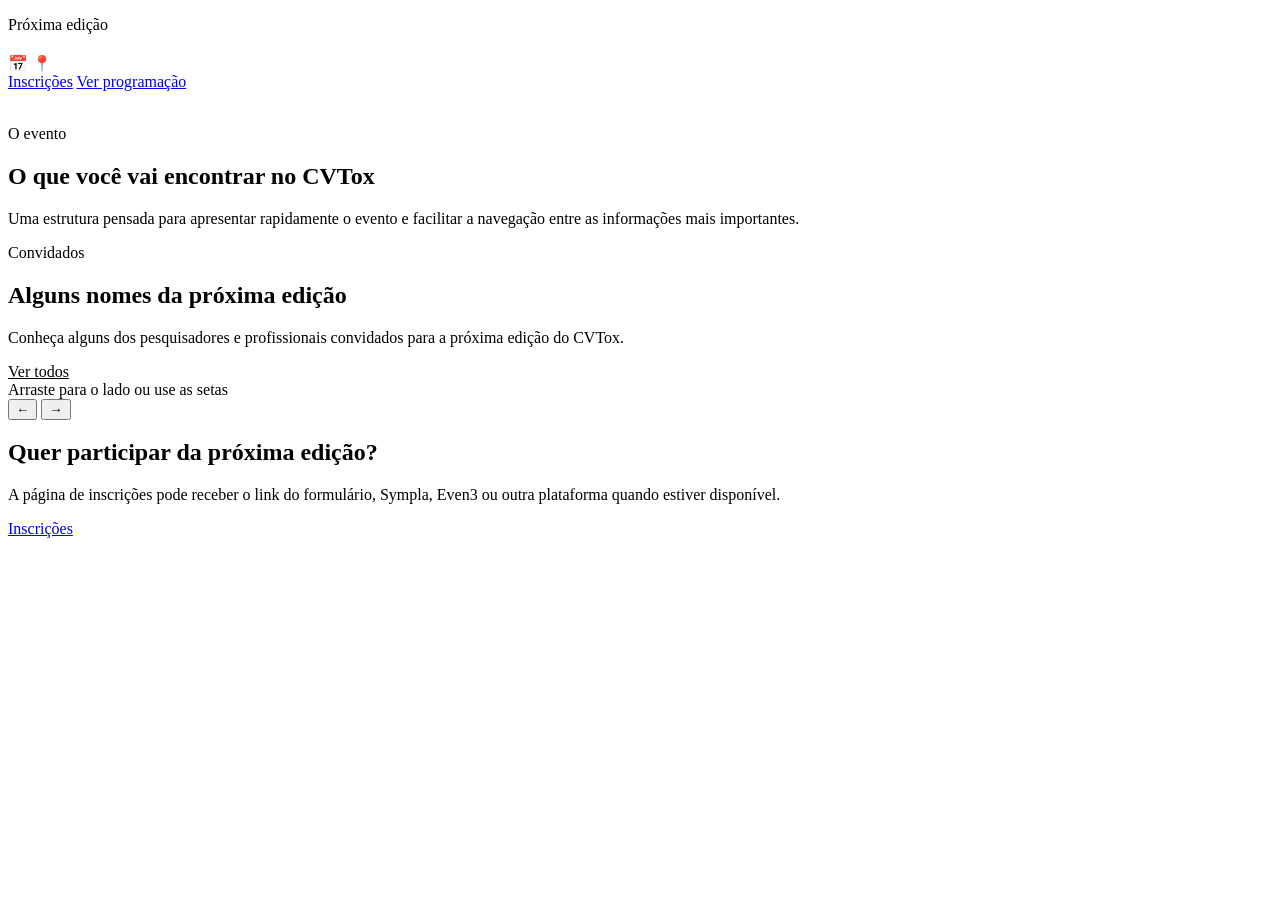
==== index.html @ d5bc110b "Add files via upload" ====
<!doctype html>
<html lang="pt-BR">
<head>
  <meta charset="utf-8" />
  <meta name="viewport" content="width=device-width, initial-scale=1" />
  <meta name="description" content="Site oficial do Curso de Verão de Toxicologia — CVTox." />
  <title>CVTox — Curso de Verão de Toxicologia</title>
  <link rel="icon" href="assets/img/cvtox-logo.png" />
  <link rel="stylesheet" href="assets/css/style.css" />
  <script src="data/site.js" defer></script>
  <script src="assets/js/main.js" defer></script>
</head>
<body data-page="home" data-base="">
  <div data-site-header></div>

  <main>
    <section class="hero">
      <div class="container hero-inner">
        <div class="hero-copy">
          <p class="eyebrow">Próxima edição</p>
          <h1><strong data-event-edition></strong><span data-event-title></span></h1>
          <p data-event-description></p>
          <div class="hero-meta">
            <span class="pill">📅 <span data-event-date></span></span>
            <span class="pill">📍 <span data-event-location></span></span>
          </div>
          <div class="actions">
            <a class="btn btn-primary" data-registration-cta href="#">Inscrições</a>
            <a class="btn btn-ghost" href="programacao.html">Ver programação</a>
          </div>
        </div>
        <div class="hero-mark" aria-hidden="true">
          <div class="logo-orbit"><img src="assets/img/cvtox-logo.png" alt="" /></div>
        </div>
      </div>
    </section>

    <section class="section">
      <div class="container">
        <div class="section-head">
          <div>
            <p class="eyebrow">O evento</p>
            <h2>O que você vai encontrar no CVTox</h2>
            <p>Uma estrutura pensada para apresentar rapidamente o evento e facilitar a navegação entre as informações mais importantes.</p>
          </div>
        </div>
        <div class="features-grid" data-highlights></div>
      </div>
    </section>

    <section class="section section-soft">
      <div class="container">
        <div class="section-head">
          <div>
            <p class="eyebrow">Convidados</p>
            <h2>Alguns nomes da próxima edição</h2>
            <p>Conheça alguns dos pesquisadores e profissionais convidados para a próxima edição do CVTox.</p>
          </div>
          <a class="btn" style="border-color: var(--border); color: var(--navy-950)" href="palestrantes.html">Ver todos</a>
        </div>
        <div class="speaker-carousel" data-speaker-carousel>
          <div class="speaker-carousel-viewport" data-carousel-viewport tabindex="0" aria-label="Carrossel de convidados">
            <div class="speaker-carousel-track" data-speakers></div>
          </div>
          <div class="carousel-nav">
            <span class="carousel-hint">Arraste para o lado ou use as setas</span>
            <div class="carousel-controls" aria-label="Controles do carrossel">
              <button class="carousel-btn" type="button" data-carousel-prev aria-label="Convidado anterior">←</button>
              <span class="carousel-status" data-carousel-status aria-live="polite"></span>
              <button class="carousel-btn" type="button" data-carousel-next aria-label="Próximo convidado">→</button>
            </div>
          </div>
        </div>
      </div>
    </section>

    <section class="section">
      <div class="container">
        <div class="cta-band">
          <div>
            <h2>Quer participar da próxima edição?</h2>
            <p>A página de inscrições pode receber o link do formulário, Sympla, Even3 ou outra plataforma quando estiver disponível.</p>
          </div>
          <a class="btn btn-primary" data-registration-cta href="#">Inscrições</a>
        </div>
      </div>
    </section>
  </main>

  <div data-site-footer></div>
</body>
</html>
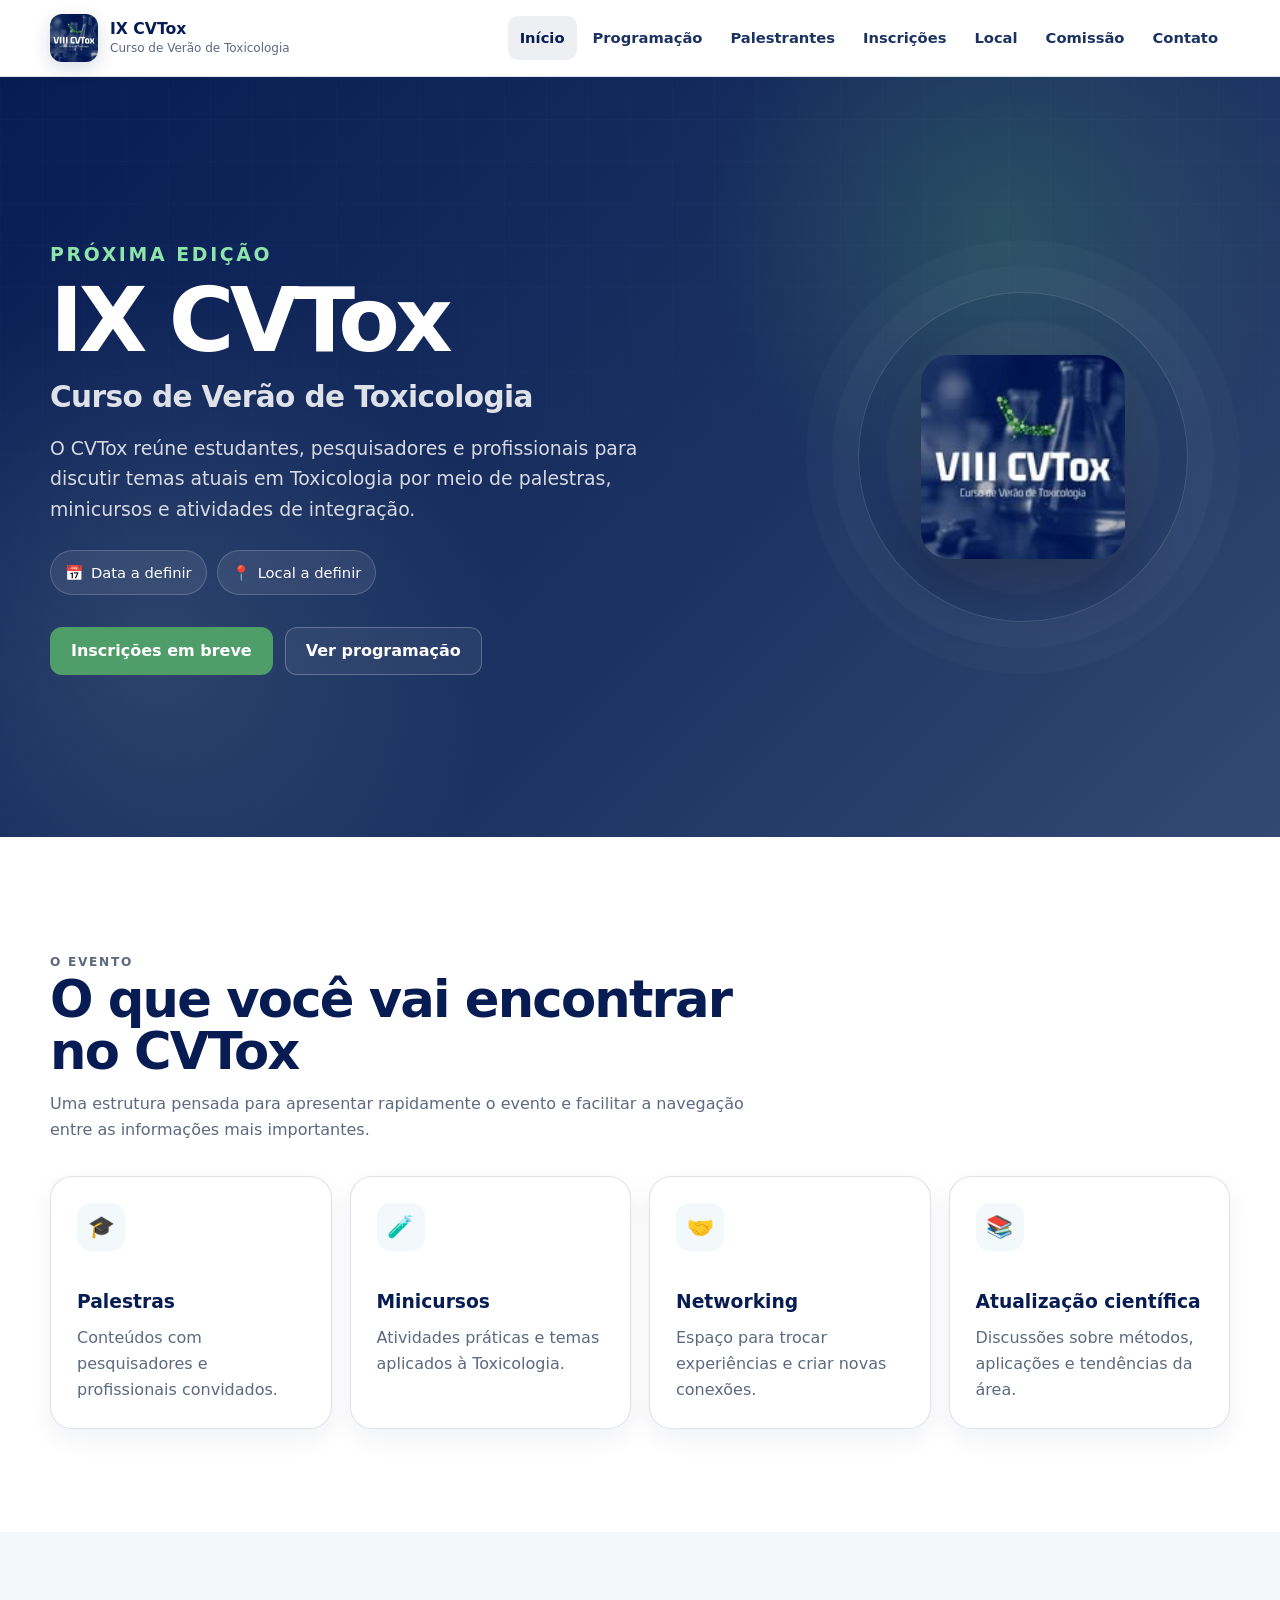
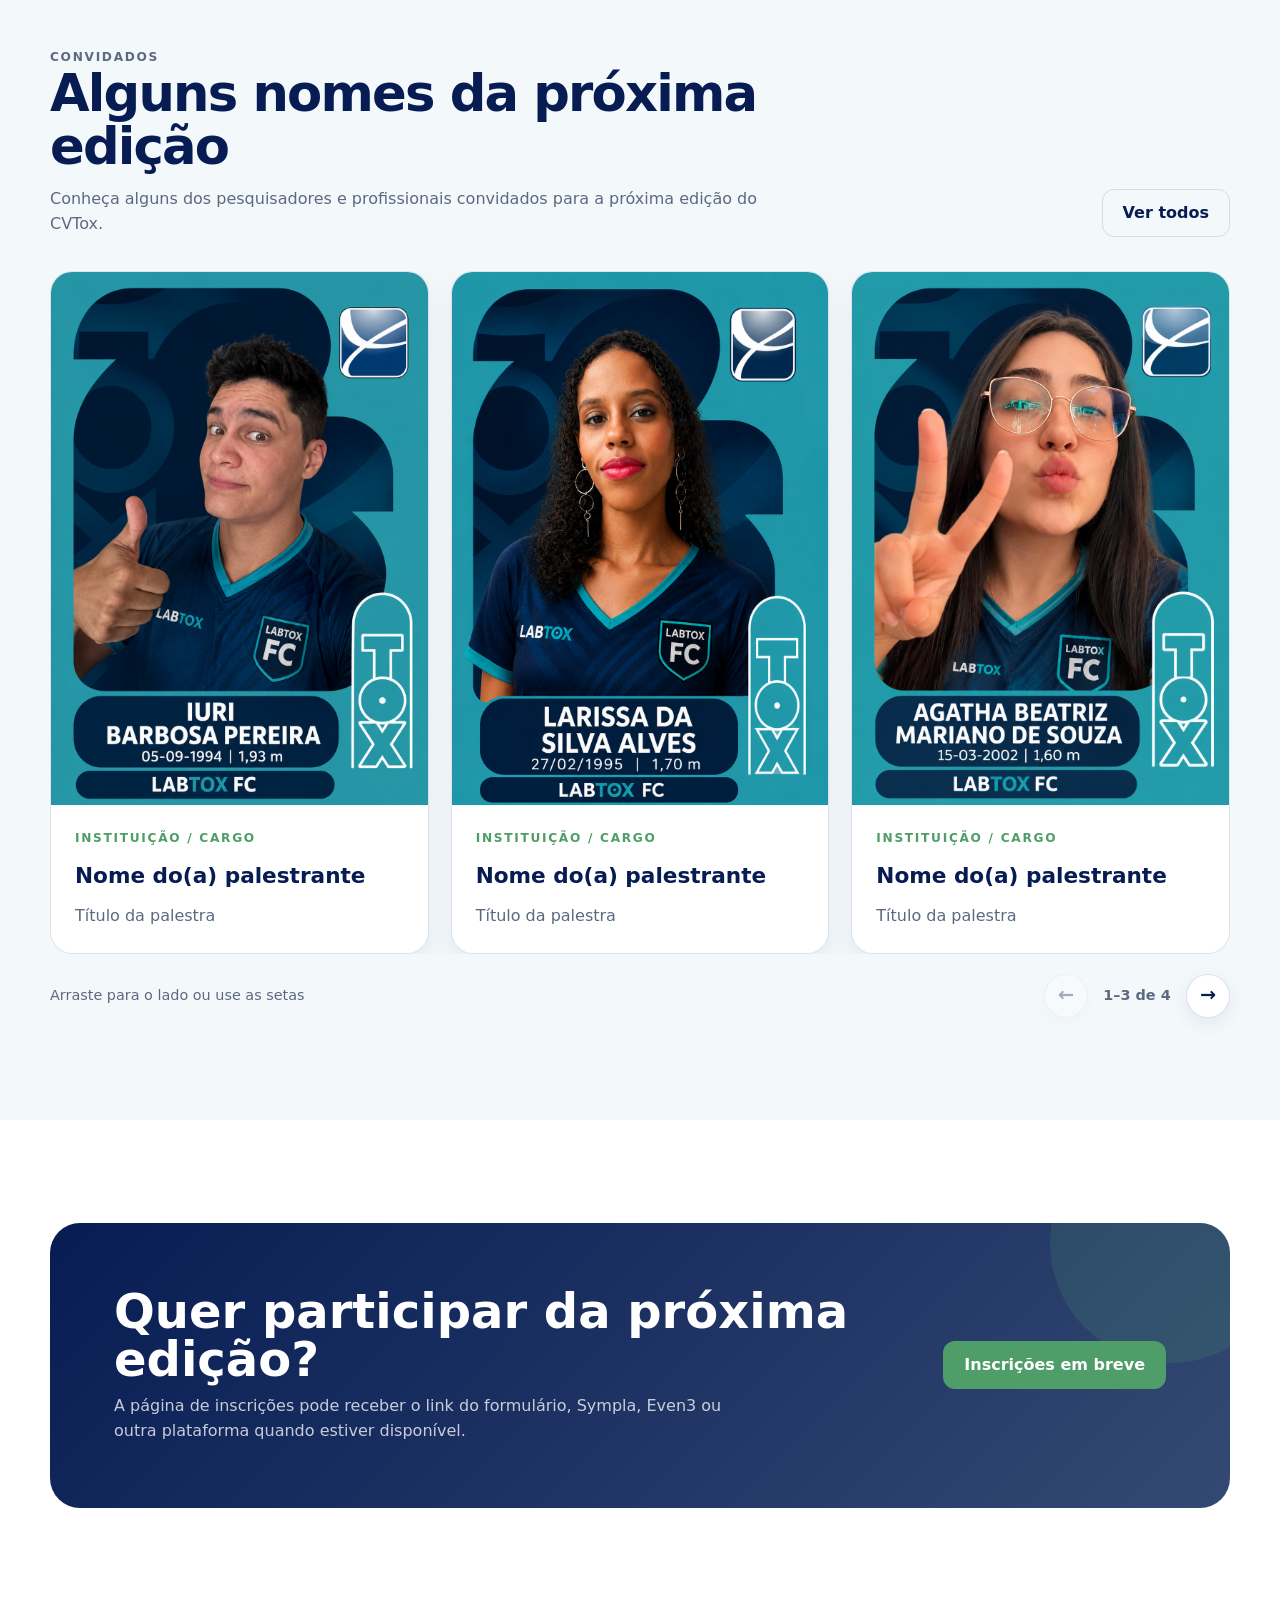
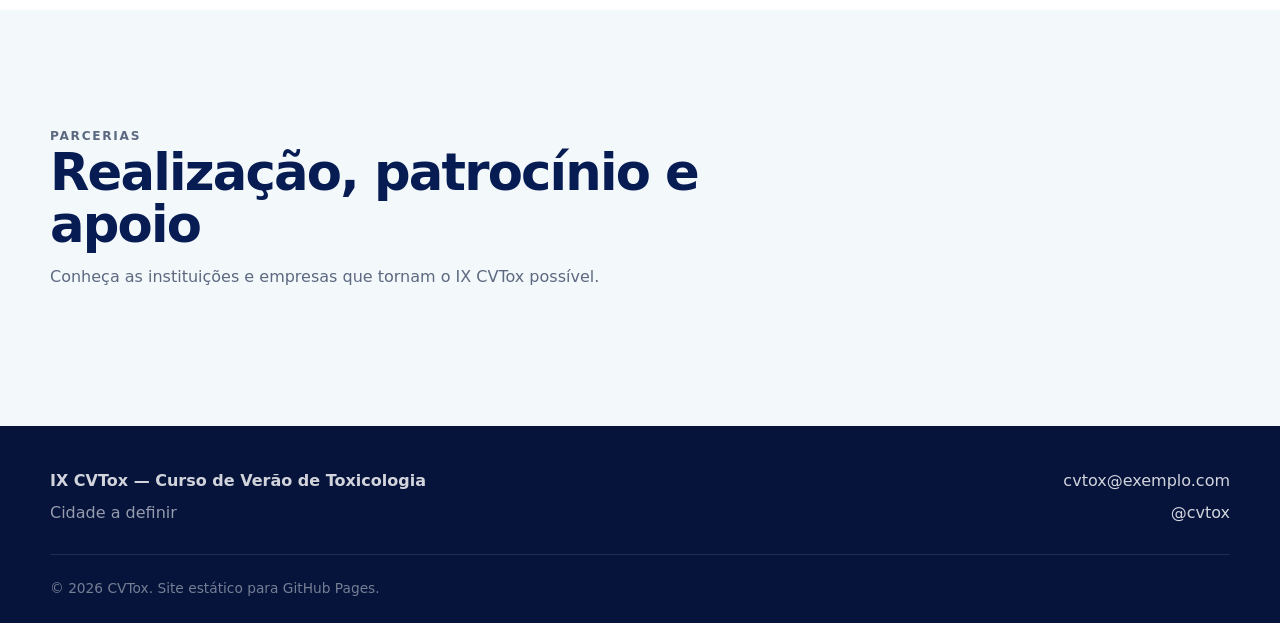
==== commit aeb42dbb: "Add files via upload" ====
--- a/index.html
+++ b/index.html
@@ -85,6 +85,28 @@
         </div>
       </div>
     </section>
+  <!-- Patrocinadores e apoiadores -->
+  <section class="section section-soft sponsors-section">
+    <div class="container">
+
+      <div class="section-head">
+        <div>
+          <p class="eyebrow">Parcerias</p>
+          <h2>Realização, patrocínio e apoio</h2>
+          <p>
+            Conheça as instituições e empresas que tornam
+            o IX CVTox possível.
+          </p>
+        </div>
+      </div>
+
+      <div class="sponsors-list" data-sponsors></div>
+
+    </div>
+  </section>
+
+
+
   </main>
 
   <div data-site-footer></div>
--- a/assets/css/style.css
+++ b/assets/css/style.css
@@ -0,0 +1,238 @@
+:root {
+  --navy-950: #071c53;
+  --navy-800: #1c3362;
+  --navy-650: #344972;
+  --slate-500: #526683;
+  --mist: #f3f8fb;
+  --white: #ffffff;
+  --green: #4f9d68;
+  --green-dark: #35764d;
+  --text: #15213a;
+  --muted: #5c6980;
+  --border: rgba(28, 51, 98, .14);
+  --shadow: 0 16px 40px rgba(7, 28, 83, .12);
+  --radius: 22px;
+  --container: 1180px;
+}
+
+* { box-sizing: border-box; }
+html { scroll-behavior: smooth; }
+body {
+  margin: 0;
+  min-width: 320px;
+  font-family: Inter, ui-sans-serif, system-ui, -apple-system, BlinkMacSystemFont, "Segoe UI", sans-serif;
+  color: var(--text);
+  background: var(--white);
+  line-height: 1.6;
+}
+img { max-width: 100%; display: block; }
+a { color: inherit; }
+button, input, textarea { font: inherit; }
+
+.container { width: min(calc(100% - 32px), var(--container)); margin-inline: auto; }
+.section { padding: clamp(64px, 8vw, 108px) 0; }
+.section-soft { background: var(--mist); }
+.section-dark { color: var(--white); background: linear-gradient(135deg, var(--navy-950), var(--navy-800)); }
+
+.site-header {
+  position: sticky;
+  top: 0;
+  z-index: 50;
+  background: rgba(255, 255, 255, .94);
+  backdrop-filter: blur(14px);
+  border-bottom: 1px solid var(--border);
+}
+.nav-wrap { min-height: 76px; display: flex; align-items: center; justify-content: space-between; gap: 24px; }
+.brand { display: flex; align-items: center; gap: 12px; text-decoration: none; min-width: 0; }
+.brand img { width: 48px; height: 48px; object-fit: cover; border-radius: 12px; box-shadow: 0 6px 18px rgba(7,28,83,.16); }
+.brand span { display: grid; line-height: 1.15; }
+.brand strong { color: var(--navy-950); font-size: .98rem; }
+.brand small { color: var(--muted); font-size: .75rem; margin-top: 4px; }
+.main-nav { display: flex; align-items: center; gap: 4px; }
+.main-nav a { text-decoration: none; font-size: .92rem; font-weight: 700; color: var(--navy-800); padding: 10px 12px; border-radius: 10px; }
+.main-nav a:hover, .main-nav a.active { color: var(--navy-950); background: rgba(7, 28, 83, .07); }
+.nav-toggle { display: none; width: 44px; height: 44px; border: 0; border-radius: 12px; background: var(--mist); padding: 10px; cursor: pointer; }
+.nav-toggle span { display: block; height: 2px; background: var(--navy-950); margin: 5px 0; border-radius: 99px; }
+
+.hero {
+  overflow: hidden;
+  position: relative;
+  color: var(--white);
+  background:
+    radial-gradient(circle at 78% 20%, rgba(79, 157, 104, .28), transparent 25%),
+    radial-gradient(circle at 12% 75%, rgba(82, 102, 131, .42), transparent 28%),
+    linear-gradient(135deg, #071c53 0%, #1c3362 58%, #344972 100%);
+}
+.hero::after {
+  content: "";
+  position: absolute;
+  inset: 0;
+  pointer-events: none;
+  background-image: linear-gradient(rgba(255,255,255,.025) 1px, transparent 1px), linear-gradient(90deg, rgba(255,255,255,.025) 1px, transparent 1px);
+  background-size: 42px 42px;
+  mask-image: linear-gradient(to bottom, rgba(0,0,0,.75), transparent);
+}
+.hero-inner { position: relative; z-index: 1; min-height: min(760px, calc(100svh - 76px)); display: grid; grid-template-columns: 1.25fr .75fr; align-items: center; gap: clamp(36px, 6vw, 90px); padding-block: clamp(76px, 9vw, 128px); }
+.hero-copy { max-width: 720px; }
+.eyebrow { margin: 0 0 10px; color: var(--green); text-transform: uppercase; letter-spacing: .14em; font-weight: 800; font-size: .76rem; }
+.hero .eyebrow { color: #8ee5aa; }
+.hero h1 { margin: 0; font-size: clamp(3rem, 7vw, 6.4rem); line-height: .93; letter-spacing: -.055em; }
+.hero h1 strong { display: block; font: inherit; }
+.hero h1 span { display: block; font-size: .33em; line-height: 1.15; letter-spacing: -.02em; margin-top: 18px; font-weight: 700; color: rgba(255,255,255,.86); }
+.hero p { max-width: 660px; color: rgba(255,255,255,.82); font-size: clamp(1rem, 2vw, 1.18rem); }
+.hero-meta { display: flex; flex-wrap: wrap; gap: 10px; margin: 26px 0 32px; }
+.pill { display: inline-flex; align-items: center; gap: 8px; padding: 10px 14px; border: 1px solid rgba(255,255,255,.18); background: rgba(255,255,255,.08); border-radius: 999px; font-size: .92rem; }
+.actions { display: flex; flex-wrap: wrap; gap: 12px; }
+.btn { display: inline-flex; justify-content: center; align-items: center; min-height: 48px; padding: 0 20px; border-radius: 12px; font-weight: 800; text-decoration: none; border: 1px solid transparent; transition: transform .2s ease, background .2s ease; }
+.btn:hover { transform: translateY(-2px); }
+.btn-primary { color: var(--white); background: var(--green); }
+.btn-primary:hover { background: var(--green-dark); }
+.btn-ghost { color: var(--white); border-color: rgba(255,255,255,.25); background: rgba(255,255,255,.06); }
+.hero-mark { display: grid; place-items: center; }
+.logo-orbit { width: min(330px, 72vw); aspect-ratio: 1; border-radius: 50%; display: grid; place-items: center; background: radial-gradient(circle, rgba(255,255,255,.12), rgba(255,255,255,.03) 58%, transparent 60%); border: 1px solid rgba(255,255,255,.14); box-shadow: 0 0 0 26px rgba(255,255,255,.025), 0 0 0 52px rgba(255,255,255,.018); }
+.logo-orbit img { width: 62%; border-radius: 28px; box-shadow: 0 24px 60px rgba(0,0,0,.28); }
+
+.section-head { display: flex; justify-content: space-between; gap: 24px; align-items: end; margin-bottom: 34px; }
+.section-head > div { max-width: 720px; }
+.section-head h2, .page-hero h1 { margin: 0; color: var(--navy-950); font-size: clamp(2rem, 4vw, 3.7rem); line-height: 1.02; letter-spacing: -.035em; }
+.section-head p { color: var(--muted); margin: 14px 0 0; }
+
+.features-grid { display: grid; grid-template-columns: repeat(4, 1fr); gap: 18px; }
+.feature-card, .speaker-card, .mini-card, .info-card { border: 1px solid var(--border); background: var(--white); border-radius: var(--radius); box-shadow: 0 10px 26px rgba(7,28,83,.06); }
+.feature-card { padding: 26px; }
+.feature-icon { width: 48px; height: 48px; display: grid; place-items: center; border-radius: 14px; background: var(--mist); font-size: 1.35rem; margin-bottom: 36px; }
+.feature-card h3, .mini-card h3 { color: var(--navy-950); margin: 0 0 8px; }
+.feature-card p, .mini-card p { color: var(--muted); margin: 0; }
+
+.speaker-grid { display: grid; grid-template-columns: repeat(3, 1fr); gap: 22px; }
+.speaker-card { overflow: hidden; }
+.speaker-photo { aspect-ratio: 4/3; display: grid; place-items: center; font-size: 3rem; background: linear-gradient(135deg, var(--mist), #dfe8f1); }
+.speaker-photo img { width: 100%; height: 100%; object-fit: cover; }
+.speaker-content { padding: 24px; }
+.speaker-content h3 { margin: 0 0 10px; color: var(--navy-950); font-size: 1.35rem; }
+.speaker-content p:not(.eyebrow) { margin: 0; color: var(--muted); }
+
+.cta-band { border-radius: 30px; padding: clamp(32px, 6vw, 64px); color: var(--white); background: linear-gradient(135deg, var(--navy-950), var(--navy-650)); display: grid; grid-template-columns: 1fr auto; gap: 28px; align-items: center; overflow: hidden; position: relative; }
+.cta-band::after { content: ""; width: 240px; height: 240px; border-radius: 50%; background: rgba(79,157,104,.18); position: absolute; right: -60px; top: -100px; }
+.cta-band h2 { margin: 0 0 10px; font-size: clamp(1.8rem, 4vw, 3rem); line-height: 1; }
+.cta-band p { margin: 0; color: rgba(255,255,255,.76); max-width: 650px; }
+.cta-band .btn { position: relative; z-index: 1; }
+
+.page-hero { background: var(--mist); border-bottom: 1px solid var(--border); }
+.page-hero .container { padding-block: clamp(54px, 8vw, 94px); }
+.page-hero p { max-width: 720px; color: var(--muted); font-size: 1.08rem; }
+
+.schedule-day { border-top: 1px solid var(--border); padding: 34px 0 46px; display: grid; grid-template-columns: minmax(180px, 280px) 1fr; gap: 40px; }
+.schedule-heading h2 { color: var(--navy-950); margin: 2px 0 0; }
+.schedule-list { display: grid; }
+.schedule-item { display: grid; grid-template-columns: 90px 1fr; gap: 24px; padding: 18px 0; border-bottom: 1px solid var(--border); }
+.schedule-item:first-child { padding-top: 0; }
+.schedule-item time { color: var(--green-dark); font-weight: 900; }
+.schedule-item div { display: grid; gap: 4px; }
+.schedule-item strong { color: var(--navy-950); }
+.schedule-item span { color: var(--muted); font-size: .92rem; }
+
+.mini-grid { display: grid; grid-template-columns: repeat(4, 1fr); gap: 18px; }
+.mini-card { padding: 24px; }
+.info-card { padding: clamp(28px, 5vw, 52px); }
+.info-card h2 { color: var(--navy-950); margin-top: 0; }
+.info-card p { color: var(--muted); }
+.contact-links { display: grid; gap: 12px; margin-top: 26px; }
+.contact-link { display: flex; justify-content: space-between; gap: 16px; align-items: center; padding: 16px 18px; border-radius: 14px; text-decoration: none; background: var(--mist); font-weight: 800; color: var(--navy-950); }
+.contact-link span { color: var(--green-dark); }
+
+.site-footer { color: rgba(255,255,255,.82); background: #06143c; padding: 42px 0 24px; }
+.footer-grid { display: flex; justify-content: space-between; gap: 24px; }
+.footer-grid p { margin: 6px 0 0; color: rgba(255,255,255,.58); }
+.footer-grid > div:last-child { display: grid; justify-items: end; gap: 6px; }
+.footer-grid a { color: inherit; text-decoration: none; }
+.footer-bottom { margin-top: 28px; padding-top: 22px; border-top: 1px solid rgba(255,255,255,.1); color: rgba(255,255,255,.45); font-size: .86rem; }
+
+
+/* Carrossel de convidados da página inicial */
+.speaker-carousel { min-width: 0; }
+.speaker-carousel-viewport {
+  overflow-x: auto;
+  overscroll-behavior-inline: contain;
+  scroll-snap-type: x mandatory;
+  scrollbar-width: none;
+  border-radius: var(--radius);
+}
+.speaker-carousel-viewport::-webkit-scrollbar { display: none; }
+.speaker-carousel-viewport:focus-visible { outline: 3px solid rgba(79, 157, 104, .38); outline-offset: 6px; }
+.speaker-carousel-track { display: flex; gap: 22px; align-items: stretch; }
+.speaker-carousel-track .speaker-card {
+  flex: 0 0 calc((100% - 44px) / 3);
+  scroll-snap-align: start;
+}
+.carousel-nav { display: flex; align-items: center; justify-content: space-between; gap: 18px; margin-top: 20px; }
+.carousel-hint { color: var(--muted); font-size: .9rem; }
+.carousel-controls { display: flex; align-items: center; gap: 10px; }
+.carousel-btn {
+  width: 44px;
+  height: 44px;
+  border: 1px solid var(--border);
+  border-radius: 50%;
+  background: var(--white);
+  color: var(--navy-950);
+  font-size: 1.2rem;
+  font-weight: 900;
+  cursor: pointer;
+  box-shadow: 0 6px 18px rgba(7, 28, 83, .07);
+}
+.carousel-btn:hover:not(:disabled) { background: var(--navy-950); color: var(--white); }
+.carousel-btn:disabled { opacity: .35; cursor: default; }
+.carousel-status { min-width: 78px; text-align: center; color: var(--muted); font-size: .9rem; font-weight: 800; }
+
+/* Cards da comissão com foto */
+.committee-card {
+  overflow: hidden;
+  border: 1px solid var(--border);
+  background: var(--white);
+  border-radius: var(--radius);
+  box-shadow: 0 10px 26px rgba(7,28,83,.06);
+}
+.committee-photo { aspect-ratio: 1 / 1; display: grid; place-items: center; font-size: 2.6rem; background: linear-gradient(135deg, var(--mist), #dfe8f1); }
+.committee-photo img { width: 100%; height: 100%; object-fit: cover; }
+.committee-content { padding: 20px; }
+.committee-content h3 { color: var(--navy-950); margin: 0; font-size: 1.12rem; line-height: 1.25; }
+.committee-content .eyebrow { margin-bottom: 7px; }
+
+@media (max-width: 980px) {
+  .speaker-carousel-track .speaker-card { flex-basis: calc((100% - 22px) / 2); }
+  .features-grid, .mini-grid { grid-template-columns: repeat(2, 1fr); }
+  .speaker-grid { grid-template-columns: repeat(2, 1fr); }
+  .hero-inner { grid-template-columns: 1fr; min-height: auto; }
+  .hero-mark { display: none; }
+  .main-nav { position: absolute; top: 76px; left: 16px; right: 16px; display: none; flex-direction: column; align-items: stretch; padding: 10px; background: var(--white); border: 1px solid var(--border); box-shadow: var(--shadow); border-radius: 16px; }
+  .main-nav.open { display: flex; }
+  .main-nav a { padding: 12px 14px; }
+  .nav-toggle { display: block; }
+  .schedule-day { grid-template-columns: 1fr; gap: 16px; }
+}
+
+@media (max-width: 680px) {
+  .speaker-carousel-track .speaker-card { flex-basis: 100%; }
+  .carousel-nav { align-items: flex-end; }
+  .carousel-hint { max-width: 150px; }
+  .container { width: min(calc(100% - 24px), var(--container)); }
+  .brand small { display: none; }
+  .brand img { width: 42px; height: 42px; }
+  .nav-wrap { min-height: 68px; }
+  .main-nav { top: 68px; left: 12px; right: 12px; }
+  .hero-inner { padding-block: 68px 78px; }
+  .hero h1 { font-size: clamp(2.8rem, 17vw, 4.4rem); }
+  .hero h1 span { font-size: .36em; }
+  .actions { display: grid; grid-template-columns: 1fr; }
+  .btn { width: 100%; }
+  .features-grid, .speaker-grid, .mini-grid { grid-template-columns: 1fr; }
+  .section-head { display: block; }
+  .cta-band { grid-template-columns: 1fr; }
+  .schedule-item { grid-template-columns: 68px 1fr; gap: 14px; }
+  .footer-grid { display: grid; }
+  .footer-grid > div:last-child { justify-items: start; }
+}
+
+@media (prefers-reduced-motion: reduce) {
+  * { scroll-behavior: auto !important; transition: none !important; }
+}
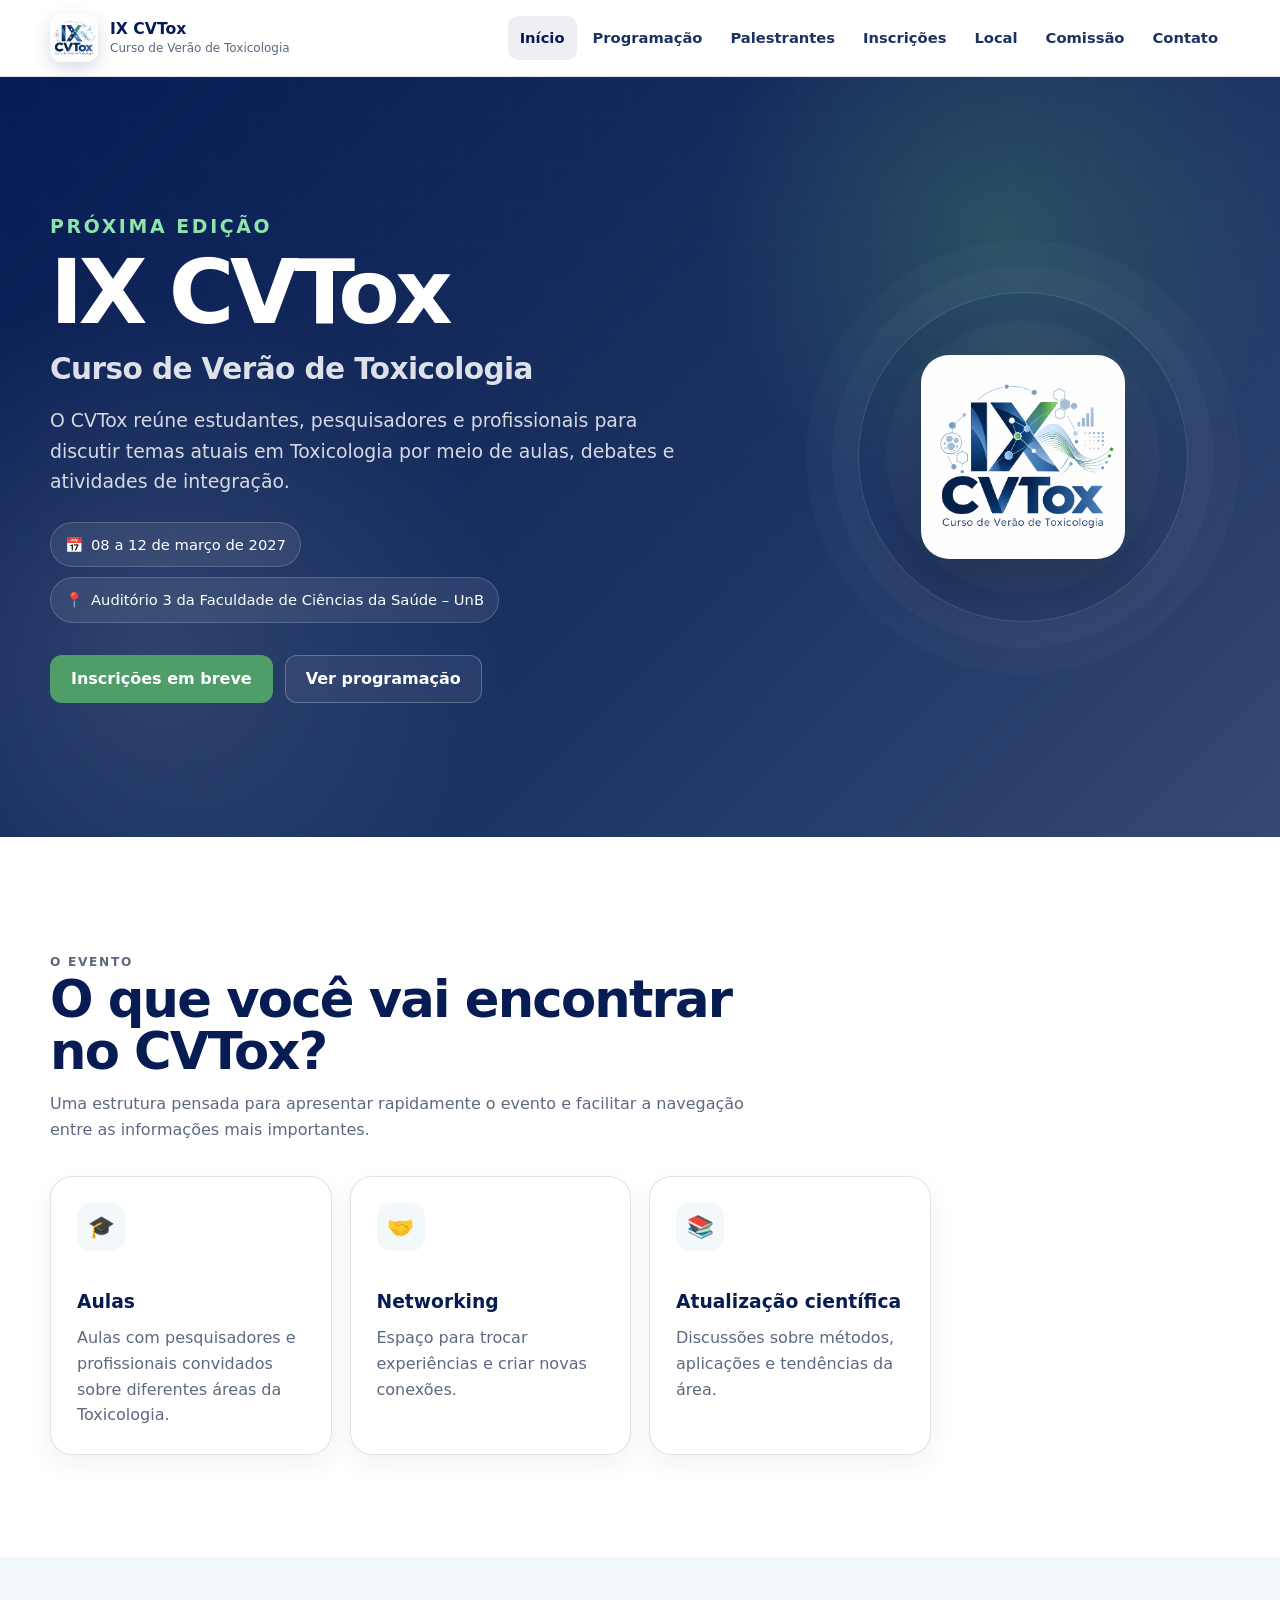
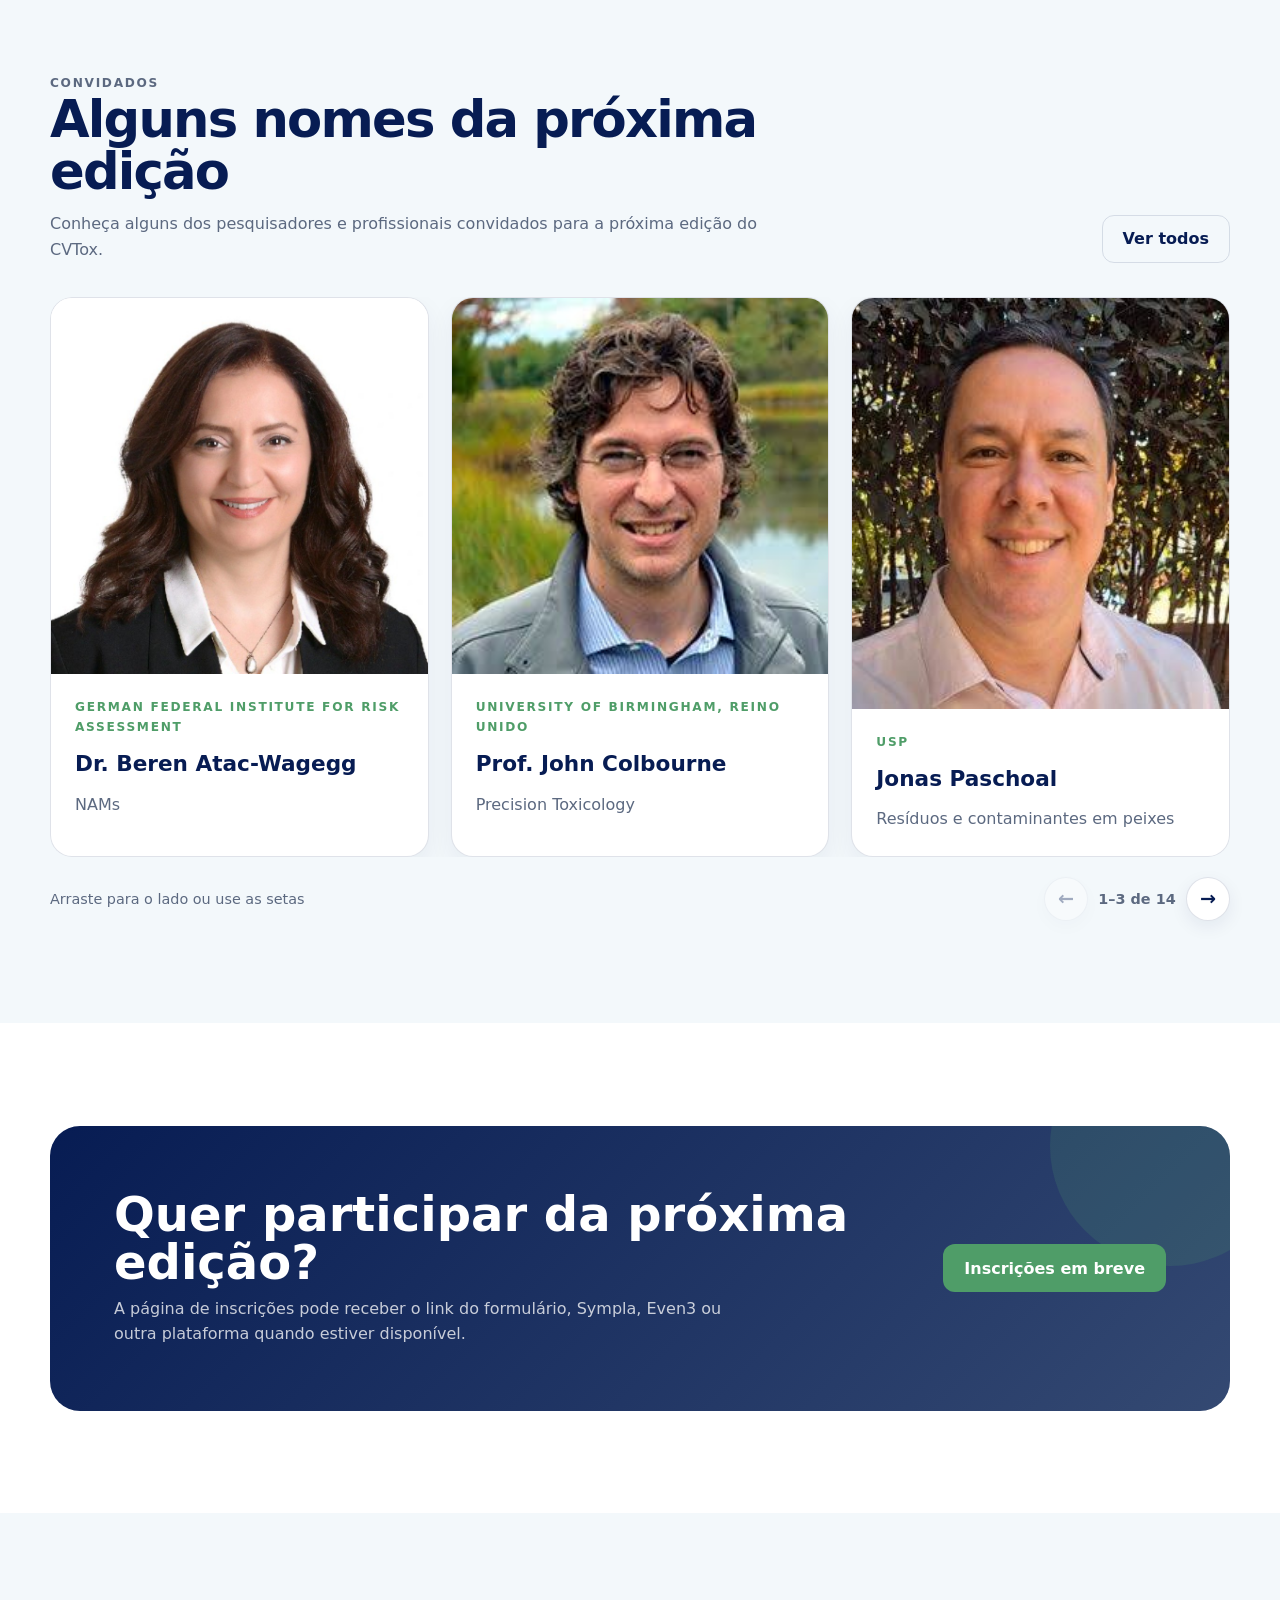
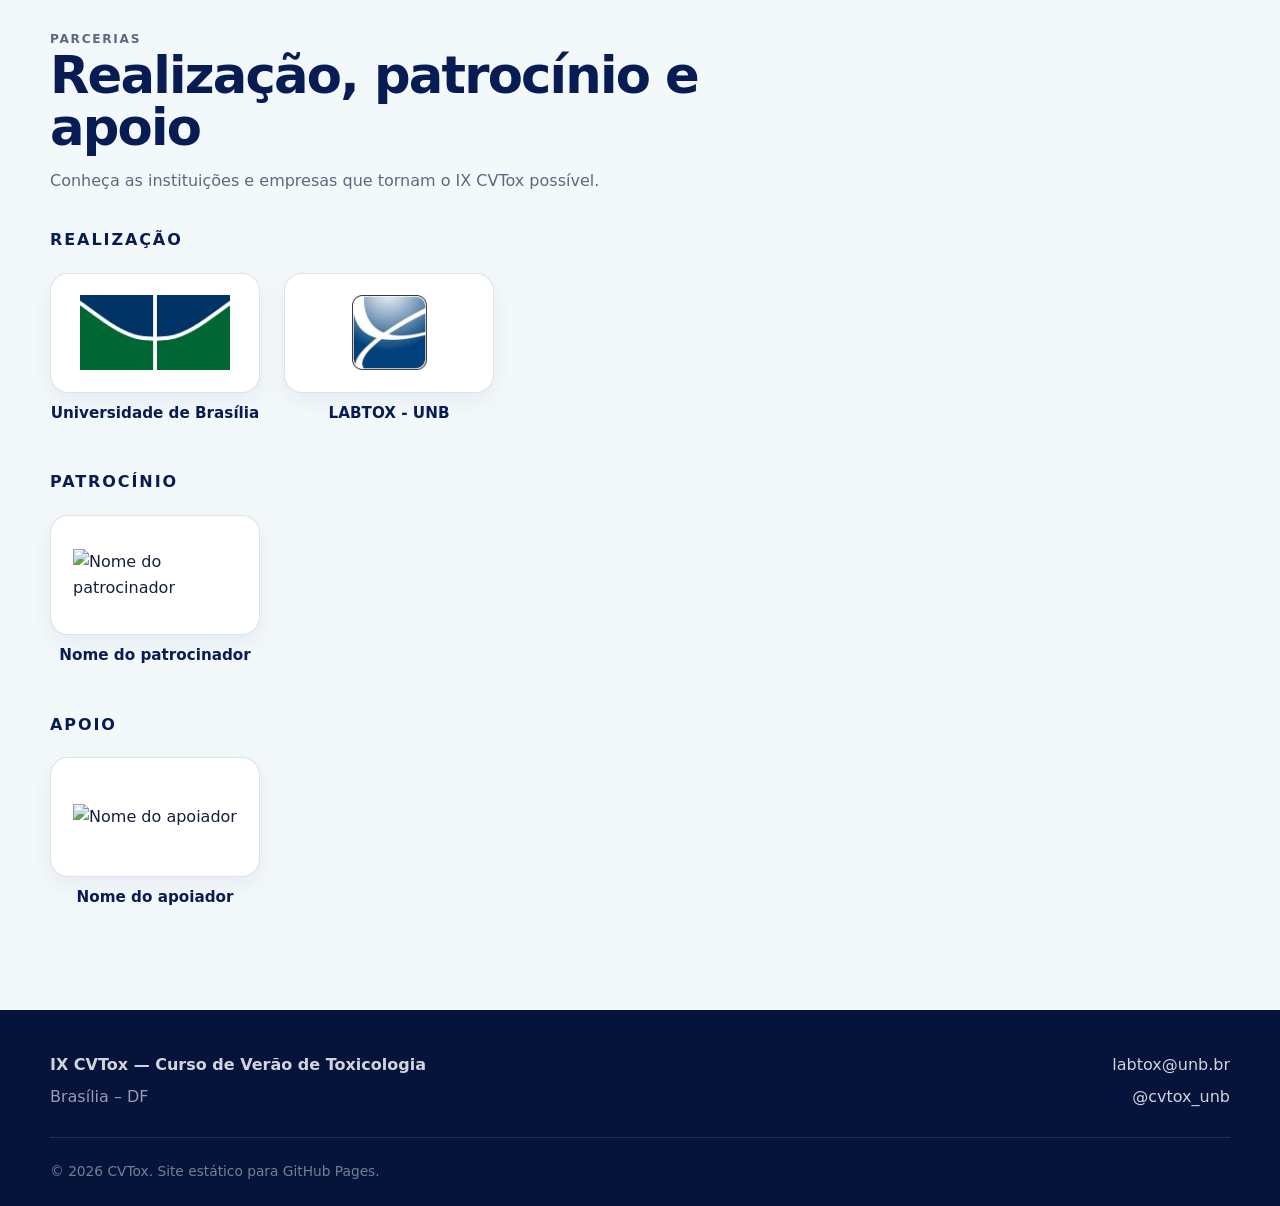
==== commit 6214f07d: "Update index.html" ====
--- a/index.html
+++ b/index.html
@@ -40,7 +40,7 @@
         <div class="section-head">
           <div>
             <p class="eyebrow">O evento</p>
-            <h2>O que você vai encontrar no CVTox</h2>
+            <h2>O que você vai encontrar no CVTox?</h2>
             <p>Uma estrutura pensada para apresentar rapidamente o evento e facilitar a navegação entre as informações mais importantes.</p>
           </div>
         </div>
--- a/assets/css/style.css
+++ b/assets/css/style.css
@@ -122,15 +122,98 @@
 .page-hero .container { padding-block: clamp(54px, 8vw, 94px); }
 .page-hero p { max-width: 720px; color: var(--muted); font-size: 1.08rem; }
 
-.schedule-day { border-top: 1px solid var(--border); padding: 34px 0 46px; display: grid; grid-template-columns: minmax(180px, 280px) 1fr; gap: 40px; }
-.schedule-heading h2 { color: var(--navy-950); margin: 2px 0 0; }
-.schedule-list { display: grid; }
-.schedule-item { display: grid; grid-template-columns: 90px 1fr; gap: 24px; padding: 18px 0; border-bottom: 1px solid var(--border); }
-.schedule-item:first-child { padding-top: 0; }
-.schedule-item time { color: var(--green-dark); font-weight: 900; }
-.schedule-item div { display: grid; gap: 4px; }
-.schedule-item strong { color: var(--navy-950); }
-.schedule-item span { color: var(--muted); font-size: .92rem; }
+/* ==========================================================
+   PROGRAMAÇÃO
+   ========================================================== */
+
+.schedule-day {
+  border-top: 1px solid var(--border);
+
+  padding: 28px 0 34px;
+
+  display: grid;
+  grid-template-columns: minmax(180px, 220px) 1fr;
+
+  gap: 20px;
+}
+
+.schedule-heading h2 {
+  color: var(--navy-950);
+  margin: 2px 0 0;
+}
+
+.schedule-list {
+  display: grid;
+}
+
+.schedule-item {
+  display: grid;
+  grid-template-columns: 70px 1fr;
+
+  gap: 16px;
+
+  padding: 10px 0;
+
+  border-bottom: 1px solid var(--border);
+}
+
+.schedule-item:first-child {
+  padding-top: 0;
+}
+
+.schedule-item time {
+  color: var(--green-dark);
+
+  font-weight: 900;
+  font-size: 0.9rem;
+
+  line-height: 1.35;
+}
+
+.schedule-content {
+  display: grid;
+  gap: 2px;
+}
+
+.schedule-content strong {
+  color: var(--navy-950);
+
+  margin: 0;
+
+  line-height: 1.35;
+}
+
+.schedule-speaker {
+  margin: 4px 0 0 !important;
+
+  color: var(--text);
+
+  font-size: 0.9rem;
+  font-weight: 500;
+
+  line-height: 1.35;
+}
+
+.schedule-institution {
+  margin: 0 !important;
+
+  color: var(--muted);
+
+  font-size: 0.84rem;
+
+  line-height: 1.35;
+}
+
+.schedule-type {
+  margin-top: 3px;
+
+  color: var(--green-dark);
+
+  font-size: 0.78rem;
+  font-weight: 700;
+
+  line-height: 1.3;
+}
 
 .mini-grid { display: grid; grid-template-columns: repeat(4, 1fr); gap: 18px; }
 .mini-card { padding: 24px; }
@@ -164,6 +247,14 @@
 .speaker-carousel-track .speaker-card {
   flex: 0 0 calc((100% - 44px) / 3);
   scroll-snap-align: start;
+}
+.speaker-name-link {
+  color: inherit;
+  text-decoration: none;
+}
+
+.speaker-name-link:hover {
+  text-decoration: underline;
 }
 .carousel-nav { display: flex; align-items: center; justify-content: space-between; gap: 18px; margin-top: 20px; }
 .carousel-hint { color: var(--muted); font-size: .9rem; }
@@ -236,3 +327,238 @@
 @media (prefers-reduced-motion: reduce) {
   * { scroll-behavior: auto !important; transition: none !important; }
 }
+
+.map-container {
+  margin-top: 28px;
+  width: 100%;
+  border-radius: 22px;
+  overflow: hidden;
+  border: 1px solid var(--border);
+  box-shadow: 0 10px 26px rgba(7, 28, 83, .08);
+}
+
+.map-container iframe {
+  display: block;
+  width: 100%;
+  height: 450px;
+  border: 0;
+}
+
+@media (max-width: 680px) {
+  .map-container iframe {
+    height: 340px;
+  }
+}
+
+/* ==========================================================
+   PATROCINADORES E APOIADORES
+   ========================================================== */
+
+.sponsors-list {
+  display: grid;
+  gap: 46px;
+}
+
+.sponsor-group {
+  display: grid;
+  gap: 20px;
+}
+
+.sponsor-group h3 {
+  margin: 0;
+
+  color: var(--navy-950);
+
+  font-size: 1rem;
+  font-weight: 800;
+
+  text-transform: uppercase;
+  letter-spacing: 0.12em;
+}
+
+
+/* Grade dos patrocinadores */
+.sponsor-grid {
+  display: flex;
+  flex-wrap: wrap;
+  align-items: flex-start;
+
+  gap: 24px;
+}
+
+
+/* Card completo: logo + nome */
+.sponsor-card {
+  width: 210px;
+
+  display: flex;
+  flex-direction: column; /* IMPORTANTE: nome embaixo */
+  align-items: center;
+  justify-content: flex-start;
+
+  gap: 10px;
+
+  text-decoration: none;
+  color: inherit;
+
+  background: transparent;
+
+  transition: transform 0.2s ease;
+}
+
+
+/* Efeito ao passar o mouse */
+a.sponsor-card:hover {
+  transform: translateY(-4px);
+}
+
+
+/* Caixa onde fica somente o logo */
+.sponsor-logo-wrap {
+  width: 100%;
+  height: 120px;
+
+  display: flex;
+  align-items: center;
+  justify-content: center;
+
+  padding: 22px;
+
+  background: var(--white);
+
+  border: 1px solid var(--border);
+  border-radius: 18px;
+
+  box-shadow: 0 8px 22px rgba(7, 28, 83, 0.06);
+}
+
+
+/* Imagem do logo */
+.sponsor-logo-wrap img {
+  display: block;
+
+  width: auto;
+  height: auto;
+
+  max-width: 165px;
+  max-height: 75px;
+
+  object-fit: contain;
+}
+
+
+/* Nome embaixo do card */
+.sponsor-title {
+  width: 100%;
+
+  margin: 0;
+
+  color: var(--navy-950);
+
+  font-size: 0.95rem;
+  font-weight: 700;
+
+  line-height: 1.35;
+  text-align: center;
+}
+
+
+/* Quando não houver logo */
+.sponsor-placeholder {
+  color: var(--navy-950);
+
+  font-weight: 700;
+  text-align: center;
+}
+
+
+/* ==========================================================
+   TABLET
+   ========================================================== */
+
+@media (max-width: 980px) {
+
+  .sponsor-card {
+    width: 190px;
+  }
+
+}
+
+
+/* ==========================================================
+   CELULAR
+   ========================================================== */
+
+@media (max-width: 680px) {
+
+  .sponsor-grid {
+    display: grid;
+    grid-template-columns: repeat(2, minmax(0, 1fr));
+
+    gap: 18px;
+  }
+
+  .sponsor-card {
+    width: 100%;
+  }
+
+  .sponsor-logo-wrap {
+    height: 105px;
+    padding: 16px;
+  }
+
+  .sponsor-logo-wrap img {
+    max-width: 125px;
+    max-height: 65px;
+  }
+
+  .sponsor-title {
+    font-size: 0.88rem;
+  }
+
+}
+
+/* ==========================================================
+   INSCRIÇÕES
+   ========================================================== */
+
+.registration-price {
+  margin: 28px 0;
+
+  padding: 22px 24px;
+
+  background: var(--mist);
+
+  border: 1px solid var(--border);
+  border-radius: 18px;
+}
+
+.registration-price > span {
+  display: block;
+
+  margin-bottom: 6px;
+
+  color: var(--muted);
+
+  font-size: 0.8rem;
+  font-weight: 800;
+
+  text-transform: uppercase;
+  letter-spacing: 0.1em;
+}
+
+.registration-price > strong {
+  display: block;
+
+  color: var(--navy-950);
+
+  font-size: clamp(1.5rem, 3vw, 2.2rem);
+
+  line-height: 1.2;
+}
+
+.registration-price p {
+  margin: 8px 0 0;
+
+  color: var(--muted);
+}
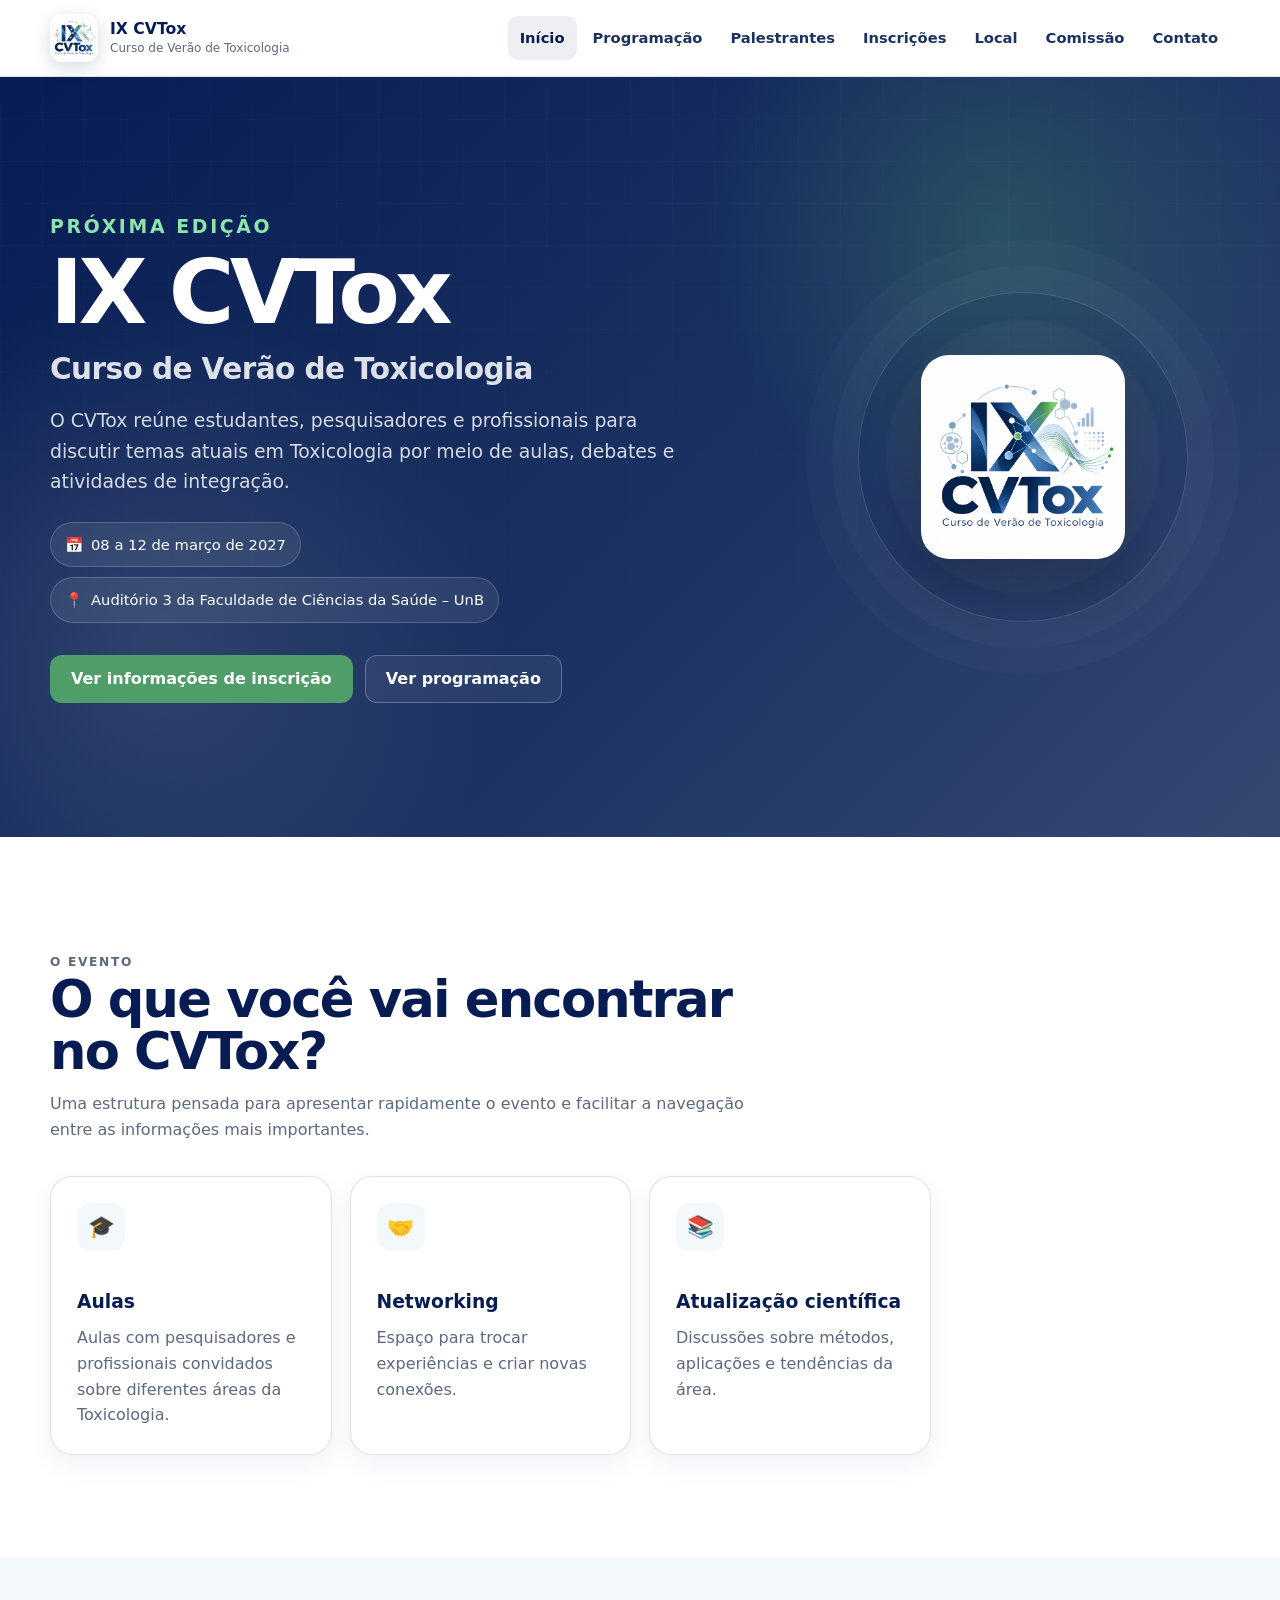
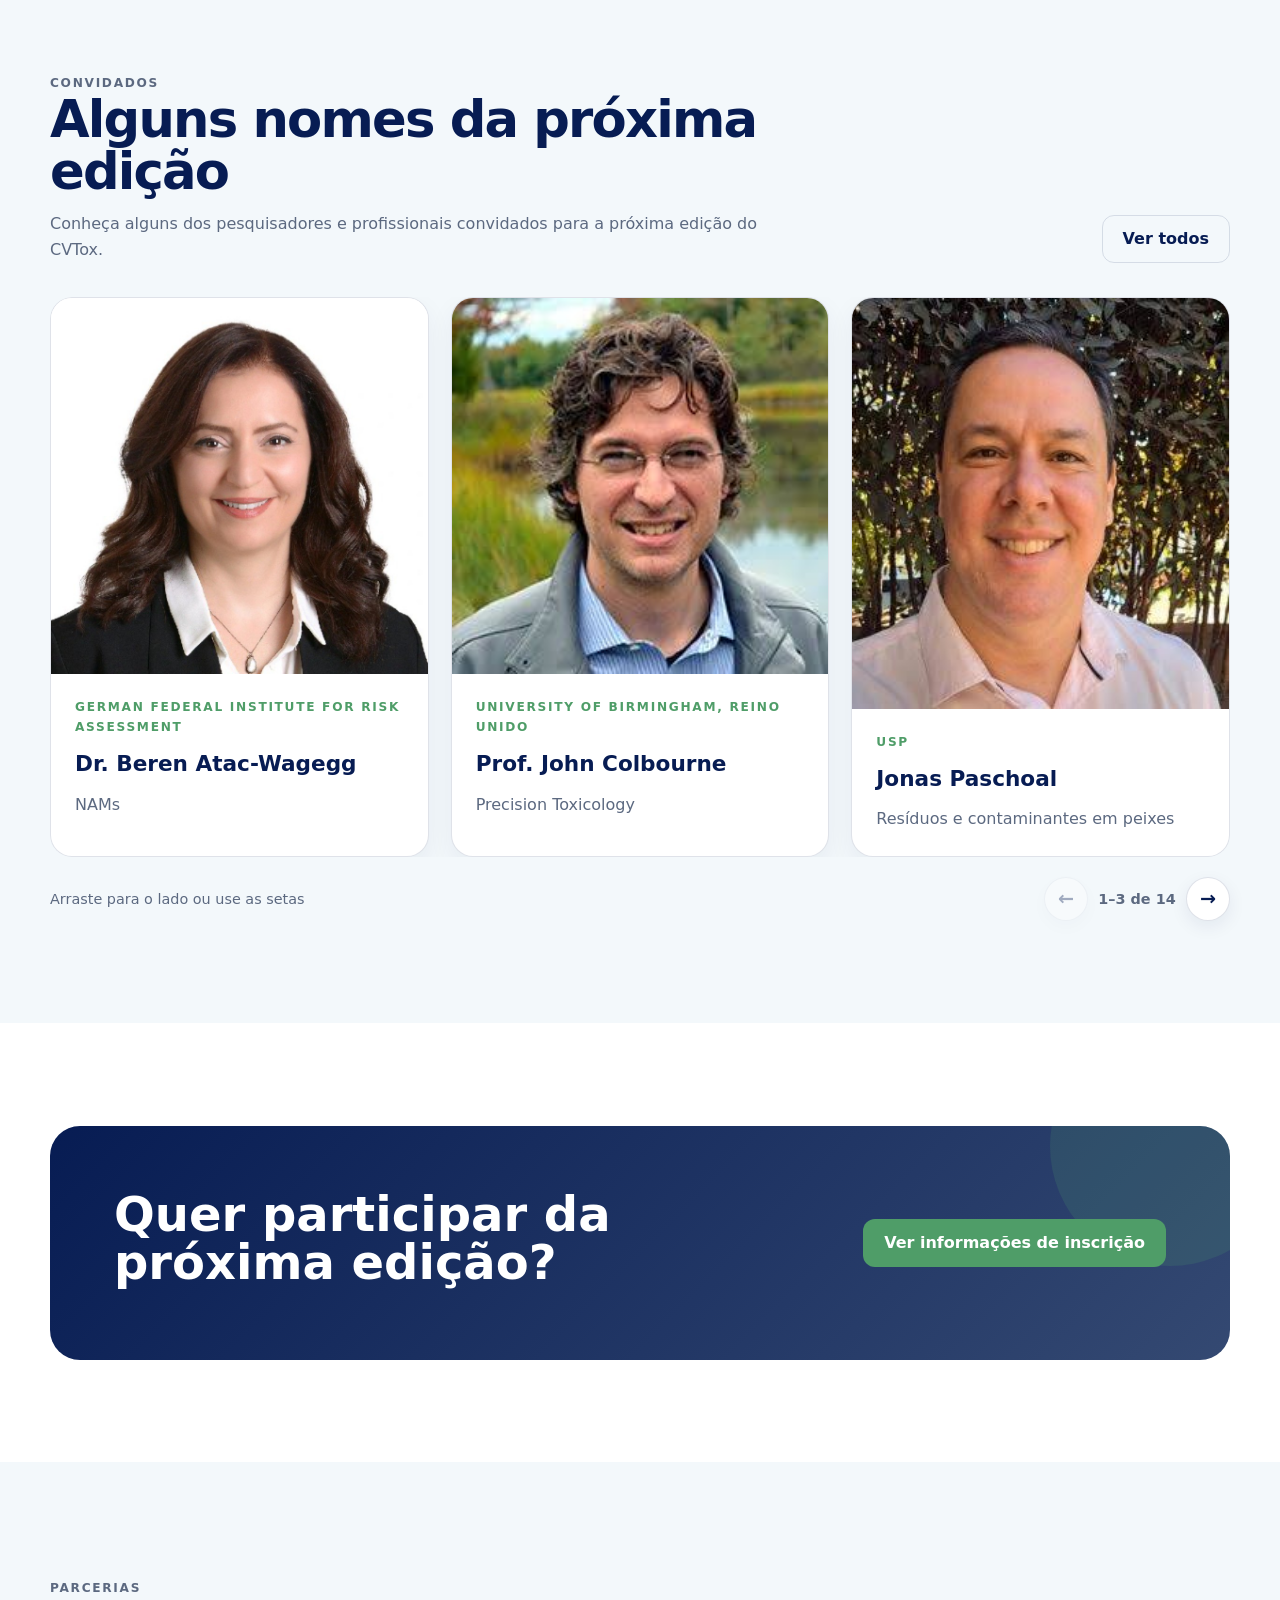
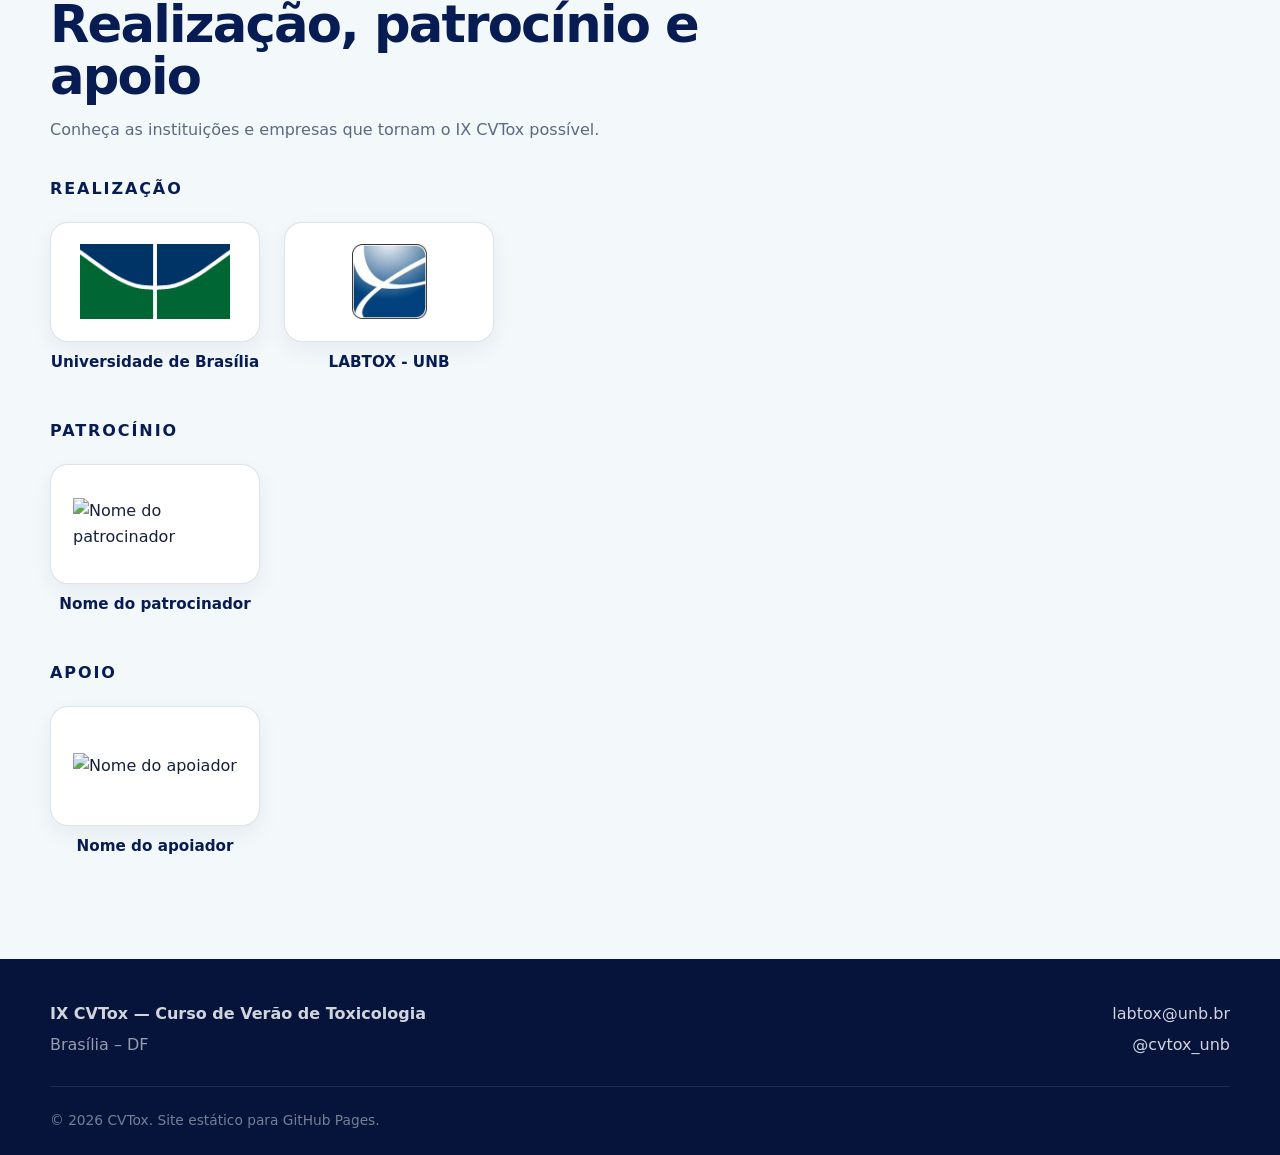
==== commit 43f8867c: "Update index.html" ====
--- a/index.html
+++ b/index.html
@@ -25,7 +25,7 @@
             <span class="pill">📍 <span data-event-location></span></span>
           </div>
           <div class="actions">
-            <a class="btn btn-primary" data-registration-cta href="#">Inscrições</a>
+            <a class="btn btn-primary" href="inscricoes.html"> Ver informações de inscrição </a>
             <a class="btn btn-ghost" href="programacao.html">Ver programação</a>
           </div>
         </div>
@@ -79,9 +79,8 @@
         <div class="cta-band">
           <div>
             <h2>Quer participar da próxima edição?</h2>
-            <p>A página de inscrições pode receber o link do formulário, Sympla, Even3 ou outra plataforma quando estiver disponível.</p>
           </div>
-          <a class="btn btn-primary" data-registration-cta href="#">Inscrições</a>
+          <a class="btn btn-primary" href="inscricoes.html"> Ver informações de inscrição </a>
         </div>
       </div>
     </section>
